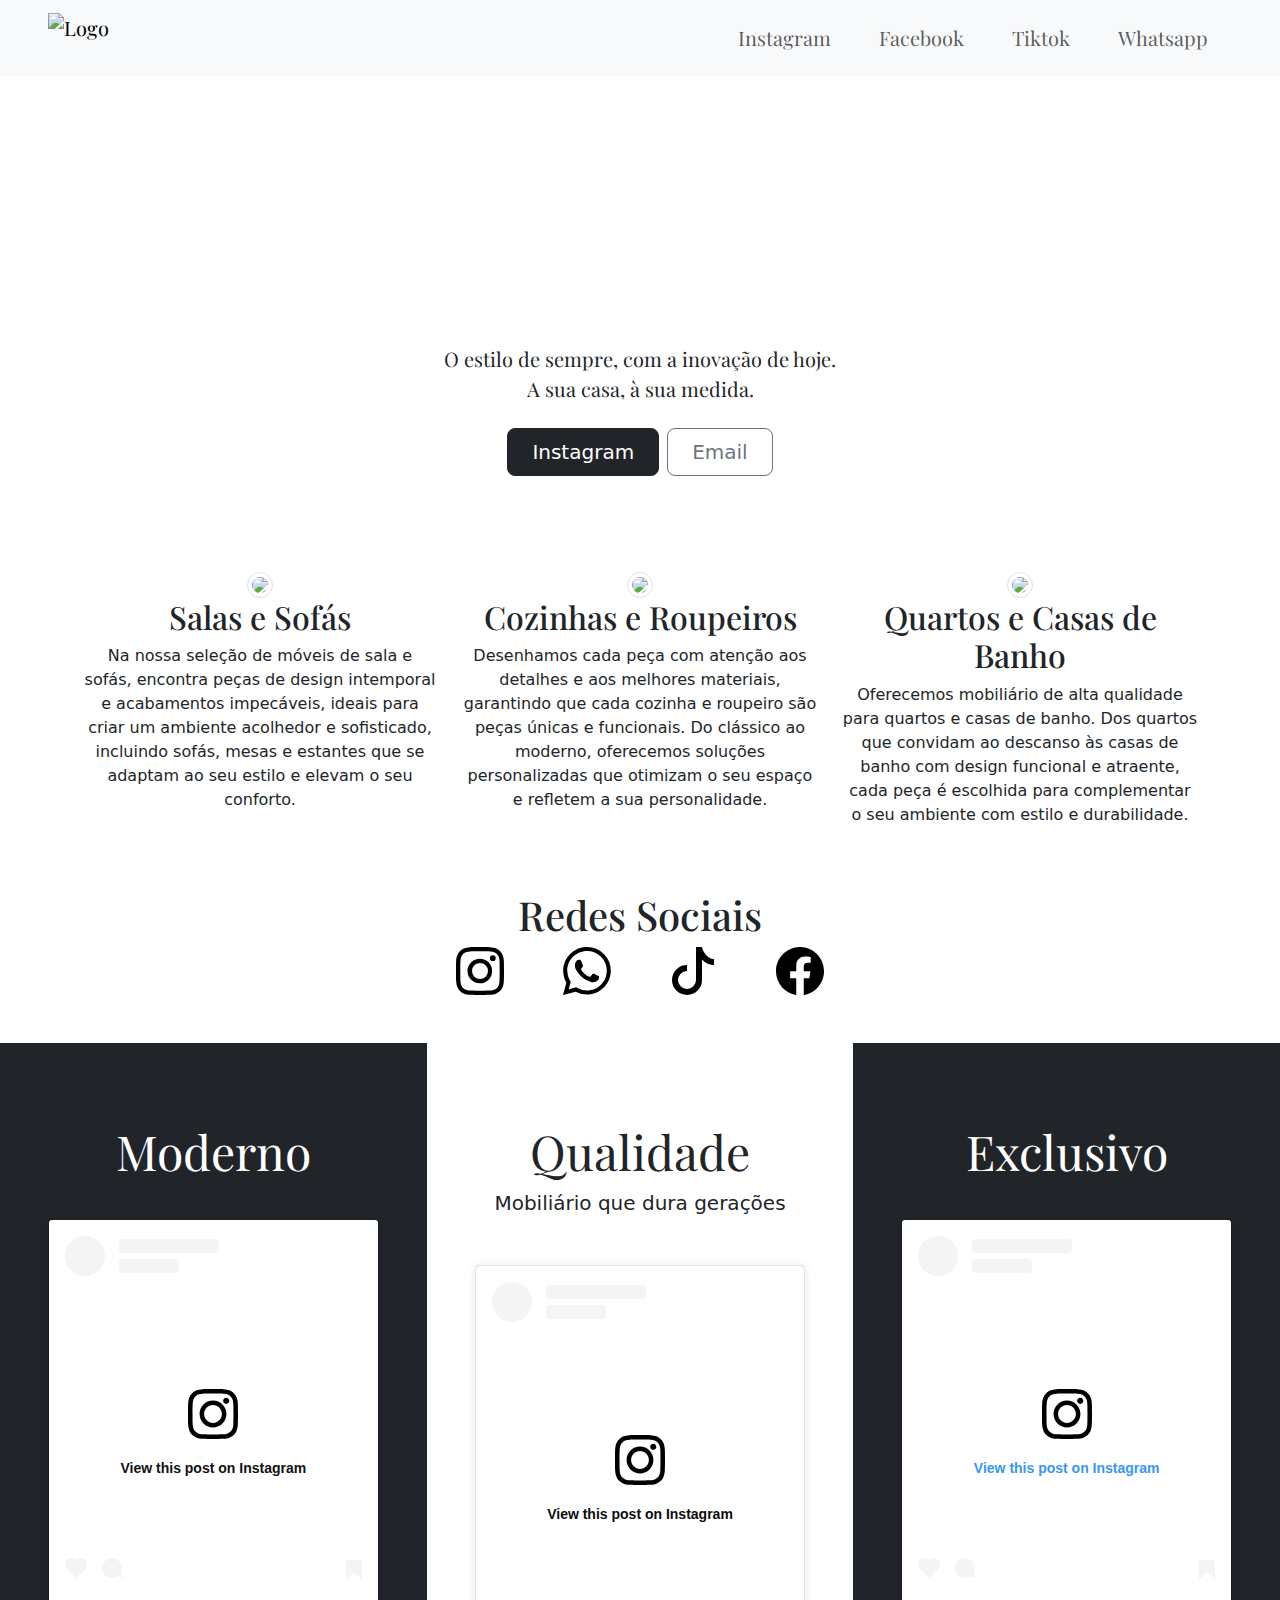
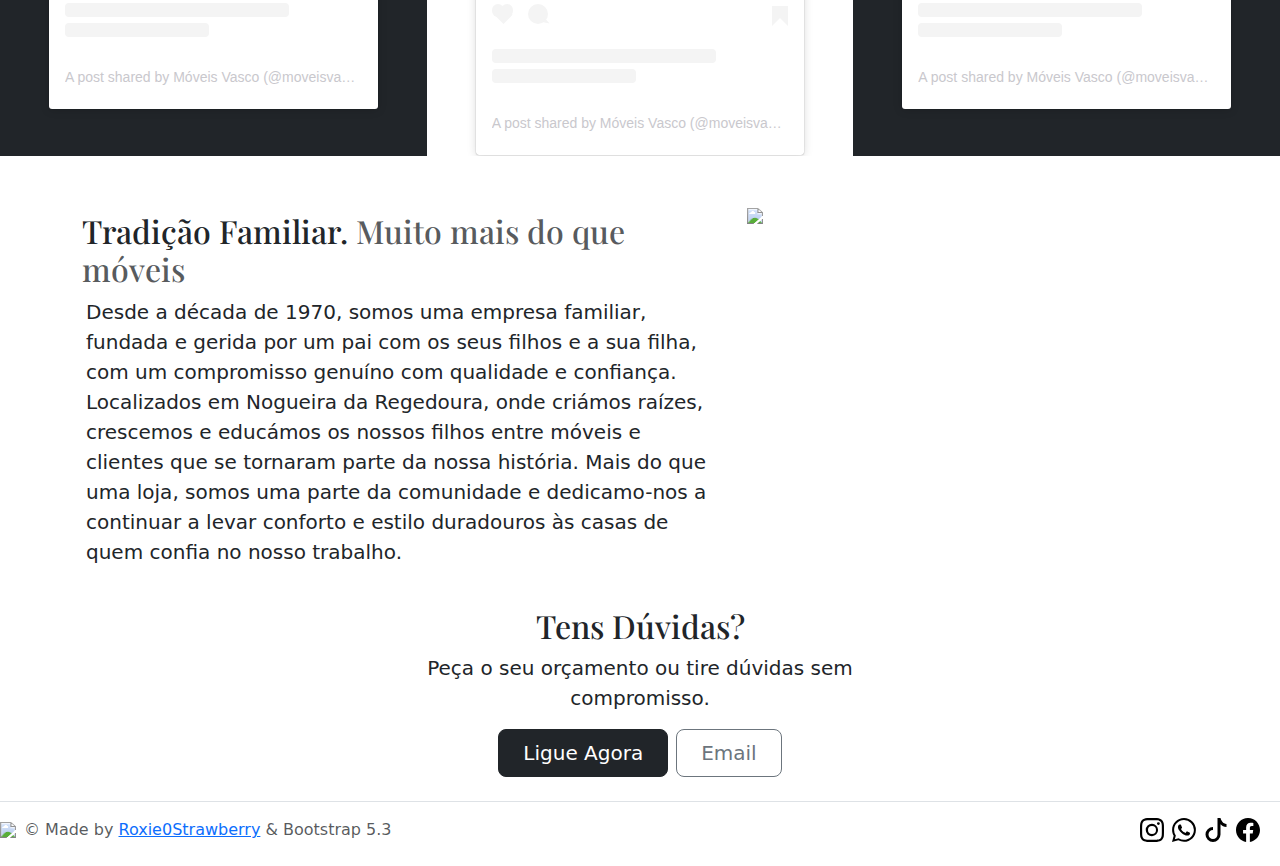
==== index.html @ 5a32c594 "Add files via upload" ====
<!DOCTYPE html>
<html>
<head>
  <meta charset="utf-8">
  <title>Moveis Vasco</title>
  <meta content="Inovação sem abrir mão da tradição" name="description">
  <meta content="width=device-width, initial-scale=1" name="viewport">
  <meta content="Webflow" name="generator">

  <link href="https://fonts.googleapis.com" rel="preconnect">
  <link href="https://fonts.gstatic.com" rel="preconnect" crossorigin="anonymous">
  <link href="styles.css" rel="stylesheet">


  <link href="Images\favicon.ico" rel="shortcut icon" type="image/x-icon">
  <link href="Images\apple-touch-icon.png" rel="apple-touch-icon">
  <!--=============== REMIXICONS ===============-->
<link href="https://cdn.jsdelivr.net/npm/remixicon@3.2.0/fonts/remixicon.css" rel="stylesheet">
<link href="https://cdn.jsdelivr.net/npm/bootstrap@5.3.3/dist/css/bootstrap.min.css" rel="stylesheet" integrity="sha384-QWTKZyjpPEjISv5WaRU9OFeRpok6YctnYmDr5pNlyT2bRjXh0JMhjY6hW+ALEwIH" crossorigin="anonymous">

<link rel="preconnect" href="https://fonts.googleapis.com">
<link rel="preconnect" href="https://fonts.gstatic.com" crossorigin>
<link href="https://fonts.googleapis.com/css2?family=Alike&family=Montserrat:ital,wght@0,100..900;1,100..900&family=Playfair+Display:ital,wght@0,400..900;1,400..900&family=Poppins:ital,wght@0,100;0,200;0,300;0,400;0,500;0,600;0,700;0,800;0,900;1,100;1,200;1,300;1,400;1,500;1,600;1,700;1,800;1,900&display=swap" rel="stylesheet">

</head>

<header class="header" style="font-family: Playfair Display" >
    <nav class="navme navbar navbar-expand-lg navbar-light bg-light fs-5">
      <a class="navbar-brand mx-5" href="#">
        <img src="Images\Page 3 new color.png" class="d-inline-block align-top logo-img" alt="Logo">
      </a>
      <button class="navbar-toggler mx-5" type="button" data-toggle="collapse" data-target="#navbarsExample05" aria-controls="navbarsExample05" aria-expanded="false" aria-label="Toggle navigation">
        <span class="navbar-toggler-icon"></span>
      </button>
    
      <div class="collapse navbar-collapse mx-5 text-left justify-content-end" id="navbarsExample05">
        <ul class="navbar-nav ml-auto">
          <li class="nav-item mx-3">
            <a class="nav-link" rel="canonical" href="https://www.instagram.com/moveisvasco/">Instagram</a>
          </li>
          <li class="nav-item mx-3">
            <a class="nav-link" rel="canonical" href="https://www.facebook.com/moveisvascosilva">Facebook</a>
          </li>
          <li class="nav-item mx-3">
            <a class="nav-link" rel="canonical" href="https://www.tiktok.com/@moveisvasco">Tiktok</a>
          </li>
          <li class="nav-item mx-3">
          <a class="nav-link" rel="canonical" href="https://wa.me/+351 914 609 283">Whatsapp</a>
          </li>
        </ul>
      </div>
    </nav>
  </header>

<body>
    <div class="px-4 py-5 text-center banner-me" >
        <img class="d-block img-banner" src="Images\raw logos new color for websiite.png" alt="" >
        <div class="col-lg-6 mx-auto">
          <p class="lead mb-4 font-weight-bold" style="font-family: Playfair Display">O estilo de sempre, com a inovação de hoje. <br> A sua casa, à sua medida.</p>
          <div class="d-grid gap-2 d-sm-flex justify-content-sm-center">
            <a class="btn btn-dark btn-lg px-4 gap-3" href="https://www.instagram.com/moveisvasco/" role="button">Instagram</a>
            <a class="btn btn-outline-secondary btn-lg px-4" href="mailto: moveis.vasco.silva@gmail.com" role="button">Email</a>
          </div>
        </div>
      </div>
  
      <div class="container marketing mx-auto my-5">

        <!-- Three columns of text below the carousel -->
        <div class="row">
          <div class="col-lg-4 mx-auto text-center">
            <img src="Images/sala.png" class="img-services img-thumbnail rounded-circle"> 
            <h2 style="font-family: Playfair Display">Salas e Sofás</h2>
            <p> Na nossa seleção de móveis de sala e sofás, encontra peças de design intemporal e acabamentos impecáveis, ideais para criar um ambiente acolhedor e sofisticado, incluindo sofás, mesas e estantes que se adaptam ao seu estilo e elevam o seu conforto.</p>
            
          </div><!-- /.col-lg-4 -->
          <div class="col-lg-4 mx-auto text-center">
            <img src="Images/cozinha.png" class="img-services img-thumbnail rounded-circle"> 
            <h2 style="font-family: Playfair Display">Cozinhas e Roupeiros </h2>
            <p> Desenhamos cada peça com atenção aos detalhes e aos melhores materiais, garantindo que cada cozinha e roupeiro são peças únicas e funcionais. Do clássico ao moderno, oferecemos soluções personalizadas que otimizam o seu espaço e refletem a sua personalidade.</p>
            
          </div><!-- /.col-lg-4 -->
          <div class="col-lg-4 mx-auto text-center">
            <img src="Images/banheiro.png" class="img-services img-thumbnail rounded-circle">
            <h2 style="font-family: Playfair Display">Quartos e Casas de Banho</h2>
            <p>Oferecemos mobiliário de alta qualidade para quartos e casas de banho. Dos quartos que convidam ao descanso às casas de banho com design funcional e atraente, cada peça é escolhida para complementar o seu ambiente com estilo e durabilidade.</p>
            
          </div><!-- /.col-lg-4 -->
          
        </div><!-- /.row -->
        </div>

 <section id="Socials" class="col-lg-4 mx-auto text-center my-5">
    <div class="title-socials">
            <h1 style="font-family: Playfair Display">Redes Sociais</h1>
    </div>
          <div class="container-fluid">
          <div class="row my-2">
            <div class="col"><a href="https://www.instagram.com/moveisvasco/"><svg xmlns="http://www.w3.org/2000/svg" width="48" height="48" fill="#000" class="bi bi-instagram" viewBox="0 0 16 16">
              <path d="M8 0C5.829 0 5.556.01 4.703.048 3.85.088 3.269.222 2.76.42a3.9 3.9 0 0 0-1.417.923A3.9 3.9 0 0 0 .42 2.76C.222 3.268.087 3.85.048 4.7.01 5.555 0 5.827 0 8.001c0 2.172.01 2.444.048 3.297.04.852.174 1.433.372 1.942.205.526.478.972.923 1.417.444.445.89.719 1.416.923.51.198 1.09.333 1.942.372C5.555 15.99 5.827 16 8 16s2.444-.01 3.298-.048c.851-.04 1.434-.174 1.943-.372a3.9 3.9 0 0 0 1.416-.923c.445-.445.718-.891.923-1.417.197-.509.332-1.09.372-1.942C15.99 10.445 16 10.173 16 8s-.01-2.445-.048-3.299c-.04-.851-.175-1.433-.372-1.941a3.9 3.9 0 0 0-.923-1.417A3.9 3.9 0 0 0 13.24.42c-.51-.198-1.092-.333-1.943-.372C10.443.01 10.172 0 7.998 0zm-.717 1.442h.718c2.136 0 2.389.007 3.232.046.78.035 1.204.166 1.486.275.373.145.64.319.92.599s.453.546.598.92c.11.281.24.705.275 1.485.039.843.047 1.096.047 3.231s-.008 2.389-.047 3.232c-.035.78-.166 1.203-.275 1.485a2.5 2.5 0 0 1-.599.919c-.28.28-.546.453-.92.598-.28.11-.704.24-1.485.276-.843.038-1.096.047-3.232.047s-2.39-.009-3.233-.047c-.78-.036-1.203-.166-1.485-.276a2.5 2.5 0 0 1-.92-.598 2.5 2.5 0 0 1-.6-.92c-.109-.281-.24-.705-.275-1.485-.038-.843-.046-1.096-.046-3.233s.008-2.388.046-3.231c.036-.78.166-1.204.276-1.486.145-.373.319-.64.599-.92s.546-.453.92-.598c.282-.11.705-.24 1.485-.276.738-.034 1.024-.044 2.515-.045zm4.988 1.328a.96.96 0 1 0 0 1.92.96.96 0 0 0 0-1.92m-4.27 1.122a4.109 4.109 0 1 0 0 8.217 4.109 4.109 0 0 0 0-8.217m0 1.441a2.667 2.667 0 1 1 0 5.334 2.667 2.667 0 0 1 0-5.334"/>
            </svg></a></div>
            <div class="col"><a href="https://wa.me/+351 914 609 283"><svg xmlns="http://www.w3.org/2000/svg" width="48" height="48" fill="#000" class="bi bi-whatsapp" viewBox="0 0 16 16">
              <path d="M13.601 2.326A7.85 7.85 0 0 0 7.994 0C3.627 0 .068 3.558.064 7.926c0 1.399.366 2.76 1.057 3.965L0 16l4.204-1.102a7.9 7.9 0 0 0 3.79.965h.004c4.368 0 7.926-3.558 7.93-7.93A7.9 7.9 0 0 0 13.6 2.326zM7.994 14.521a6.6 6.6 0 0 1-3.356-.92l-.24-.144-2.494.654.666-2.433-.156-.251a6.56 6.56 0 0 1-1.007-3.505c0-3.626 2.957-6.584 6.591-6.584a6.56 6.56 0 0 1 4.66 1.931 6.56 6.56 0 0 1 1.928 4.66c-.004 3.639-2.961 6.592-6.592 6.592m3.615-4.934c-.197-.099-1.17-.578-1.353-.646-.182-.065-.315-.099-.445.099-.133.197-.513.646-.627.775-.114.133-.232.148-.43.05-.197-.1-.836-.308-1.592-.985-.59-.525-.985-1.175-1.103-1.372-.114-.198-.011-.304.088-.403.087-.088.197-.232.296-.346.1-.114.133-.198.198-.33.065-.134.034-.248-.015-.347-.05-.099-.445-1.076-.612-1.47-.16-.389-.323-.335-.445-.34-.114-.007-.247-.007-.38-.007a.73.73 0 0 0-.529.247c-.182.198-.691.677-.691 1.654s.71 1.916.81 2.049c.098.133 1.394 2.132 3.383 2.992.47.205.84.326 1.129.418.475.152.904.129 1.246.08.38-.058 1.171-.48 1.338-.943.164-.464.164-.86.114-.943-.049-.084-.182-.133-.38-.232"/>
            </svg></a></div>
            <div class="col"><a href="https://www.tiktok.com/@moveisvasco"><svg xmlns="http://www.w3.org/2000/svg" width="48" height="48" fill="#000" class="bi bi-tiktok" viewBox="0 0 16 16">
              <path d="M9 0h1.98c.144.715.54 1.617 1.235 2.512C12.895 3.389 13.797 4 15 4v2c-1.753 0-3.07-.814-4-1.829V11a5 5 0 1 1-5-5v2a3 3 0 1 0 3 3z"/>
            </svg></a></div>
            <div class="col"><a href="https://www.facebook.com/moveisvascosilva"><svg xmlns="http://www.w3.org/2000/svg" width="48" height="48" fill="#000" class="bi bi-facebook" viewBox="0 0 16 16">
              <path d="M16 8.049c0-4.446-3.582-8.05-8-8.05C3.58 0-.002 3.603-.002 8.05c0 4.017 2.926 7.347 6.75 7.951v-5.625h-2.03V8.05H6.75V6.275c0-2.017 1.195-3.131 3.022-3.131.876 0 1.791.157 1.791.157v1.98h-1.009c-.993 0-1.303.621-1.303 1.258v1.51h2.218l-.354 2.326H9.25V16c3.824-.604 6.75-3.934 6.75-7.951"/>
            </svg></a></div>
          </div>
      </div> 
    </section>            


  <div class="d-md-flex flex-md-equal w-100 my-md-5 pl-md-3 justify-content-sm-center">
  <div class="bg-dark mr-md-3 pt-3 px-3 pt-md-5 px-md-5 text-center text-white overflow-hidden">
    <div class="my-3 py-3">
      <h2 class="display-5" style="font-family: Playfair Display">Moderno</h2>
    </div>
    <blockquote class="instagram-media" data-instgrm-permalink="https://www.instagram.com/reel/C0J_wLqPvpk/?utm_source=ig_embed&amp;utm_campaign=loading" data-instgrm-version="14" style=" background:#FFF; border:0; border-radius:3px; box-shadow:0 0 1px 0 rgba(0,0,0,0.5),0 1px 10px 0 rgba(0,0,0,0.15); margin: 1px; max-width:540px; min-width:326px; padding:0; width:99.375%; width:-webkit-calc(100% - 2px); width:calc(100% - 2px);"><div style="padding:16px;"> <a href="https://www.instagram.com/reel/C0J_wLqPvpk/?utm_source=ig_embed&amp;utm_campaign=loading" style=" background:#FFFFFF; line-height:0; padding:0 0; text-align:center; text-decoration:none; width:100%;" target="_blank"> <div style=" display: flex; flex-direction: row; align-items: center;"> <div style="background-color: #F4F4F4; border-radius: 50%; flex-grow: 0; height: 40px; margin-right: 14px; width: 40px;"></div> <div style="display: flex; flex-direction: column; flex-grow: 1; justify-content: center;"> <div style=" background-color: #F4F4F4; border-radius: 4px; flex-grow: 0; height: 14px; margin-bottom: 6px; width: 100px;"></div> <div style=" background-color: #F4F4F4; border-radius: 4px; flex-grow: 0; height: 14px; width: 60px;"></div></div></div><div style="padding: 19% 0;"></div> <div style="display:block; height:50px; margin:0 auto 12px; width:50px;"><svg width="50px" height="50px" viewBox="0 0 60 60" version="1.1" xmlns="https://www.w3.org/2000/svg" xmlns:xlink="https://www.w3.org/1999/xlink"><g stroke="none" stroke-width="1" fill="none" fill-rule="evenodd"><g transform="translate(-511.000000, -20.000000)" fill="#000000"><g><path d="M556.869,30.41 C554.814,30.41 553.148,32.076 553.148,34.131 C553.148,36.186 554.814,37.852 556.869,37.852 C558.924,37.852 560.59,36.186 560.59,34.131 C560.59,32.076 558.924,30.41 556.869,30.41 M541,60.657 C535.114,60.657 530.342,55.887 530.342,50 C530.342,44.114 535.114,39.342 541,39.342 C546.887,39.342 551.658,44.114 551.658,50 C551.658,55.887 546.887,60.657 541,60.657 M541,33.886 C532.1,33.886 524.886,41.1 524.886,50 C524.886,58.899 532.1,66.113 541,66.113 C549.9,66.113 557.115,58.899 557.115,50 C557.115,41.1 549.9,33.886 541,33.886 M565.378,62.101 C565.244,65.022 564.756,66.606 564.346,67.663 C563.803,69.06 563.154,70.057 562.106,71.106 C561.058,72.155 560.06,72.803 558.662,73.347 C557.607,73.757 556.021,74.244 553.102,74.378 C549.944,74.521 548.997,74.552 541,74.552 C533.003,74.552 532.056,74.521 528.898,74.378 C525.979,74.244 524.393,73.757 523.338,73.347 C521.94,72.803 520.942,72.155 519.894,71.106 C518.846,70.057 518.197,69.06 517.654,67.663 C517.244,66.606 516.755,65.022 516.623,62.101 C516.479,58.943 516.448,57.996 516.448,50 C516.448,42.003 516.479,41.056 516.623,37.899 C516.755,34.978 517.244,33.391 517.654,32.338 C518.197,30.938 518.846,29.942 519.894,28.894 C520.942,27.846 521.94,27.196 523.338,26.654 C524.393,26.244 525.979,25.756 528.898,25.623 C532.057,25.479 533.004,25.448 541,25.448 C548.997,25.448 549.943,25.479 553.102,25.623 C556.021,25.756 557.607,26.244 558.662,26.654 C560.06,27.196 561.058,27.846 562.106,28.894 C563.154,29.942 563.803,30.938 564.346,32.338 C564.756,33.391 565.244,34.978 565.378,37.899 C565.522,41.056 565.552,42.003 565.552,50 C565.552,57.996 565.522,58.943 565.378,62.101 M570.82,37.631 C570.674,34.438 570.167,32.258 569.425,30.349 C568.659,28.377 567.633,26.702 565.965,25.035 C564.297,23.368 562.623,22.342 560.652,21.575 C558.743,20.834 556.562,20.326 553.369,20.18 C550.169,20.033 549.148,20 541,20 C532.853,20 531.831,20.033 528.631,20.18 C525.438,20.326 523.257,20.834 521.349,21.575 C519.376,22.342 517.703,23.368 516.035,25.035 C514.368,26.702 513.342,28.377 512.574,30.349 C511.834,32.258 511.326,34.438 511.181,37.631 C511.035,40.831 511,41.851 511,50 C511,58.147 511.035,59.17 511.181,62.369 C511.326,65.562 511.834,67.743 512.574,69.651 C513.342,71.625 514.368,73.296 516.035,74.965 C517.703,76.634 519.376,77.658 521.349,78.425 C523.257,79.167 525.438,79.673 528.631,79.82 C531.831,79.965 532.853,80.001 541,80.001 C549.148,80.001 550.169,79.965 553.369,79.82 C556.562,79.673 558.743,79.167 560.652,78.425 C562.623,77.658 564.297,76.634 565.965,74.965 C567.633,73.296 568.659,71.625 569.425,69.651 C570.167,67.743 570.674,65.562 570.82,62.369 C570.966,59.17 571,58.147 571,50 C571,41.851 570.966,40.831 570.82,37.631"></path></g></g></g></svg></div><div style="padding-top: 8px;"> <div style=" color:#111111; font-family:Arial,sans-serif; font-size:14px; font-style:normal; font-weight:550; line-height:18px;">View this post on Instagram</div></div><div style="padding: 12.5% 0;"></div> <div style="display: flex; flex-direction: row; margin-bottom: 14px; align-items: center;"><div> <div style="background-color: #F4F4F4; border-radius: 50%; height: 12.5px; width: 12.5px; transform: translateX(0px) translateY(7px);"></div> <div style="background-color: #F4F4F4; height: 12.5px; transform: rotate(-45deg) translateX(3px) translateY(1px); width: 12.5px; flex-grow: 0; margin-right: 14px; margin-left: 2px;"></div> <div style="background-color: #F4F4F4; border-radius: 50%; height: 12.5px; width: 12.5px; transform: translateX(9px) translateY(-18px);"></div></div><div style="margin-left: 8px;"> <div style=" background-color: #F4F4F4; border-radius: 50%; flex-grow: 0; height: 20px; width: 20px;"></div> <div style=" width: 0; height: 0; border-top: 2px solid transparent; border-left: 6px solid #f4f4f4; border-bottom: 2px solid transparent; transform: translateX(16px) translateY(-4px) rotate(30deg)"></div></div><div style="margin-left: auto;"> <div style=" width: 0px; border-top: 8px solid #F4F4F4; border-right: 8px solid transparent; transform: translateY(16px);"></div> <div style=" background-color: #F4F4F4; flex-grow: 0; height: 12px; width: 16px; transform: translateY(-4px);"></div> <div style=" width: 0; height: 0; border-top: 8px solid #F4F4F4; border-left: 8px solid transparent; transform: translateY(-4px) translateX(8px);"></div></div></div> <div style="display: flex; flex-direction: column; flex-grow: 1; justify-content: center; margin-bottom: 24px;"> <div style=" background-color: #F4F4F4; border-radius: 4px; flex-grow: 0; height: 14px; margin-bottom: 6px; width: 224px;"></div> <div style=" background-color: #F4F4F4; border-radius: 4px; flex-grow: 0; height: 14px; width: 144px;"></div></div></a><p style=" color:#c9c8cd; font-family:Arial,sans-serif; font-size:14px; line-height:17px; margin-bottom:0; margin-top:8px; overflow:hidden; padding:8px 0 7px; text-align:center; text-overflow:ellipsis; white-space:nowrap;"><a href="https://www.instagram.com/reel/C0J_wLqPvpk/?utm_source=ig_embed&amp;utm_campaign=loading" style=" color:#c9c8cd; font-family:Arial,sans-serif; font-size:14px; font-style:normal; font-weight:normal; line-height:17px; text-decoration:none;" target="_blank">A post shared by Móveis Vasco (@moveisvasco)</a></p></div></blockquote>
<script async src="//www.instagram.com/embed.js"></script>
  </div>
  <div class=" mr-md-3 pt-3 px-3 pt-md-5 px-md-5 text-center overflow-hidden">
    <div class="my-3 p-3">
      <h2 class="display-5" style="font-family: Playfair Display">Qualidade</h2>
      <p class="lead">Mobiliário que dura gerações</p>
    </div>
    <blockquote class="instagram-media" data-instgrm-permalink="https://www.instagram.com/p/C0PVHV0sWoq/?utm_source=ig_embed&amp;utm_campaign=loading" data-instgrm-version="14" style=" background:#FFF; border:0; border-radius:3px; box-shadow:0 0 1px 0 rgba(0,0,0,0.5),0 1px 10px 0 rgba(0,0,0,0.15); margin: 1px; max-width:540px; min-width:326px; padding:0; width:99.375%; width:-webkit-calc(100% - 2px); width:calc(100% - 2px);"><div style="padding:16px;"> <a href="https://www.instagram.com/p/C0PVHV0sWoq/?utm_source=ig_embed&amp;utm_campaign=loading" style=" background:#FFFFFF; line-height:0; padding:0 0; text-align:center; text-decoration:none; width:100%;" target="_blank"> <div style=" display: flex; flex-direction: row; align-items: center;"> <div style="background-color: #F4F4F4; border-radius: 50%; flex-grow: 0; height: 40px; margin-right: 14px; width: 40px;"></div> <div style="display: flex; flex-direction: column; flex-grow: 1; justify-content: center;"> <div style=" background-color: #F4F4F4; border-radius: 4px; flex-grow: 0; height: 14px; margin-bottom: 6px; width: 100px;"></div> <div style=" background-color: #F4F4F4; border-radius: 4px; flex-grow: 0; height: 14px; width: 60px;"></div></div></div><div style="padding: 19% 0;"></div> <div style="display:block; height:50px; margin:0 auto 12px; width:50px;"><svg width="50px" height="50px" viewBox="0 0 60 60" version="1.1" xmlns="https://www.w3.org/2000/svg" xmlns:xlink="https://www.w3.org/1999/xlink"><g stroke="none" stroke-width="1" fill="none" fill-rule="evenodd"><g transform="translate(-511.000000, -20.000000)" fill="#000000"><g><path d="M556.869,30.41 C554.814,30.41 553.148,32.076 553.148,34.131 C553.148,36.186 554.814,37.852 556.869,37.852 C558.924,37.852 560.59,36.186 560.59,34.131 C560.59,32.076 558.924,30.41 556.869,30.41 M541,60.657 C535.114,60.657 530.342,55.887 530.342,50 C530.342,44.114 535.114,39.342 541,39.342 C546.887,39.342 551.658,44.114 551.658,50 C551.658,55.887 546.887,60.657 541,60.657 M541,33.886 C532.1,33.886 524.886,41.1 524.886,50 C524.886,58.899 532.1,66.113 541,66.113 C549.9,66.113 557.115,58.899 557.115,50 C557.115,41.1 549.9,33.886 541,33.886 M565.378,62.101 C565.244,65.022 564.756,66.606 564.346,67.663 C563.803,69.06 563.154,70.057 562.106,71.106 C561.058,72.155 560.06,72.803 558.662,73.347 C557.607,73.757 556.021,74.244 553.102,74.378 C549.944,74.521 548.997,74.552 541,74.552 C533.003,74.552 532.056,74.521 528.898,74.378 C525.979,74.244 524.393,73.757 523.338,73.347 C521.94,72.803 520.942,72.155 519.894,71.106 C518.846,70.057 518.197,69.06 517.654,67.663 C517.244,66.606 516.755,65.022 516.623,62.101 C516.479,58.943 516.448,57.996 516.448,50 C516.448,42.003 516.479,41.056 516.623,37.899 C516.755,34.978 517.244,33.391 517.654,32.338 C518.197,30.938 518.846,29.942 519.894,28.894 C520.942,27.846 521.94,27.196 523.338,26.654 C524.393,26.244 525.979,25.756 528.898,25.623 C532.057,25.479 533.004,25.448 541,25.448 C548.997,25.448 549.943,25.479 553.102,25.623 C556.021,25.756 557.607,26.244 558.662,26.654 C560.06,27.196 561.058,27.846 562.106,28.894 C563.154,29.942 563.803,30.938 564.346,32.338 C564.756,33.391 565.244,34.978 565.378,37.899 C565.522,41.056 565.552,42.003 565.552,50 C565.552,57.996 565.522,58.943 565.378,62.101 M570.82,37.631 C570.674,34.438 570.167,32.258 569.425,30.349 C568.659,28.377 567.633,26.702 565.965,25.035 C564.297,23.368 562.623,22.342 560.652,21.575 C558.743,20.834 556.562,20.326 553.369,20.18 C550.169,20.033 549.148,20 541,20 C532.853,20 531.831,20.033 528.631,20.18 C525.438,20.326 523.257,20.834 521.349,21.575 C519.376,22.342 517.703,23.368 516.035,25.035 C514.368,26.702 513.342,28.377 512.574,30.349 C511.834,32.258 511.326,34.438 511.181,37.631 C511.035,40.831 511,41.851 511,50 C511,58.147 511.035,59.17 511.181,62.369 C511.326,65.562 511.834,67.743 512.574,69.651 C513.342,71.625 514.368,73.296 516.035,74.965 C517.703,76.634 519.376,77.658 521.349,78.425 C523.257,79.167 525.438,79.673 528.631,79.82 C531.831,79.965 532.853,80.001 541,80.001 C549.148,80.001 550.169,79.965 553.369,79.82 C556.562,79.673 558.743,79.167 560.652,78.425 C562.623,77.658 564.297,76.634 565.965,74.965 C567.633,73.296 568.659,71.625 569.425,69.651 C570.167,67.743 570.674,65.562 570.82,62.369 C570.966,59.17 571,58.147 571,50 C571,41.851 570.966,40.831 570.82,37.631"></path></g></g></g></svg></div><div style="padding-top: 8px;"> <div style=" color:#0c0c0c; font-family:Arial,sans-serif; font-size:14px; font-style:normal; font-weight:550; line-height:18px;">View this post on Instagram</div></div><div style="padding: 12.5% 0;"></div> <div style="display: flex; flex-direction: row; margin-bottom: 14px; align-items: center;"><div> <div style="background-color: #F4F4F4; border-radius: 50%; height: 12.5px; width: 12.5px; transform: translateX(0px) translateY(7px);"></div> <div style="background-color: #F4F4F4; height: 12.5px; transform: rotate(-45deg) translateX(3px) translateY(1px); width: 12.5px; flex-grow: 0; margin-right: 14px; margin-left: 2px;"></div> <div style="background-color: #F4F4F4; border-radius: 50%; height: 12.5px; width: 12.5px; transform: translateX(9px) translateY(-18px);"></div></div><div style="margin-left: 8px;"> <div style=" background-color: #F4F4F4; border-radius: 50%; flex-grow: 0; height: 20px; width: 20px;"></div> <div style=" width: 0; height: 0; border-top: 2px solid transparent; border-left: 6px solid #f4f4f4; border-bottom: 2px solid transparent; transform: translateX(16px) translateY(-4px) rotate(30deg)"></div></div><div style="margin-left: auto;"> <div style=" width: 0px; border-top: 8px solid #F4F4F4; border-right: 8px solid transparent; transform: translateY(16px);"></div> <div style=" background-color: #F4F4F4; flex-grow: 0; height: 12px; width: 16px; transform: translateY(-4px);"></div> <div style=" width: 0; height: 0; border-top: 8px solid #F4F4F4; border-left: 8px solid transparent; transform: translateY(-4px) translateX(8px);"></div></div></div> <div style="display: flex; flex-direction: column; flex-grow: 1; justify-content: center; margin-bottom: 24px;"> <div style=" background-color: #F4F4F4; border-radius: 4px; flex-grow: 0; height: 14px; margin-bottom: 6px; width: 224px;"></div> <div style=" background-color: #F4F4F4; border-radius: 4px; flex-grow: 0; height: 14px; width: 144px;"></div></div></a><p style=" color:#c9c8cd; font-family:Arial,sans-serif; font-size:14px; line-height:17px; margin-bottom:0; margin-top:8px; overflow:hidden; padding:8px 0 7px; text-align:center; text-overflow:ellipsis; white-space:nowrap;"><a href="https://www.instagram.com/p/C0PVHV0sWoq/?utm_source=ig_embed&amp;utm_campaign=loading" style=" color:#c9c8cd; font-family:Arial,sans-serif; font-size:14px; font-style:normal; font-weight:normal; line-height:17px; text-decoration:none;" target="_blank">A post shared by Móveis Vasco (@moveisvasco)</a></p></div></blockquote>
<script async src="//www.instagram.com/embed.js"></script>
  </div>
  <div class="bg-dark mr-md-3 pt-3 px-3 pt-md-5 px-md-5 text-center text-white overflow-hidden">
    <div class="my-3 py-3">
      <h2 class="display-5" style="font-family: Playfair Display">Exclusivo</h2>
    </div>
    <blockquote class="instagram-media" data-instgrm-permalink="https://www.instagram.com/reel/C9wjsGcBzn1/?utm_source=ig_embed&amp;utm_campaign=loading" data-instgrm-version="14" style=" background:#FFF; border:0; border-radius:3px; box-shadow:0 0 1px 0 rgba(0,0,0,0.5),0 1px 10px 0 rgba(0,0,0,0.15); margin: 1px; max-width:540px; min-width:326px; padding:0; width:99.375%; width:-webkit-calc(100% - 2px); width:calc(100% - 2px);"><div style="padding:16px;"> <a href="https://www.instagram.com/reel/C9wjsGcBzn1/?utm_source=ig_embed&amp;utm_campaign=loading" style=" background:#FFFFFF; line-height:0; padding:0 0; text-align:center; text-decoration:none; width:100%;" target="_blank"> <div style=" display: flex; flex-direction: row; align-items: center;"> <div style="background-color: #F4F4F4; border-radius: 50%; flex-grow: 0; height: 40px; margin-right: 14px; width: 40px;"></div> <div style="display: flex; flex-direction: column; flex-grow: 1; justify-content: center;"> <div style=" background-color: #F4F4F4; border-radius: 4px; flex-grow: 0; height: 14px; margin-bottom: 6px; width: 100px;"></div> <div style=" background-color: #F4F4F4; border-radius: 4px; flex-grow: 0; height: 14px; width: 60px;"></div></div></div><div style="padding: 19% 0;"></div> <div style="display:block; height:50px; margin:0 auto 12px; width:50px;"><svg width="50px" height="50px" viewBox="0 0 60 60" version="1.1" xmlns="https://www.w3.org/2000/svg" xmlns:xlink="https://www.w3.org/1999/xlink"><g stroke="none" stroke-width="1" fill="none" fill-rule="evenodd"><g transform="translate(-511.000000, -20.000000)" fill="#000000"><g><path d="M556.869,30.41 C554.814,30.41 553.148,32.076 553.148,34.131 C553.148,36.186 554.814,37.852 556.869,37.852 C558.924,37.852 560.59,36.186 560.59,34.131 C560.59,32.076 558.924,30.41 556.869,30.41 M541,60.657 C535.114,60.657 530.342,55.887 530.342,50 C530.342,44.114 535.114,39.342 541,39.342 C546.887,39.342 551.658,44.114 551.658,50 C551.658,55.887 546.887,60.657 541,60.657 M541,33.886 C532.1,33.886 524.886,41.1 524.886,50 C524.886,58.899 532.1,66.113 541,66.113 C549.9,66.113 557.115,58.899 557.115,50 C557.115,41.1 549.9,33.886 541,33.886 M565.378,62.101 C565.244,65.022 564.756,66.606 564.346,67.663 C563.803,69.06 563.154,70.057 562.106,71.106 C561.058,72.155 560.06,72.803 558.662,73.347 C557.607,73.757 556.021,74.244 553.102,74.378 C549.944,74.521 548.997,74.552 541,74.552 C533.003,74.552 532.056,74.521 528.898,74.378 C525.979,74.244 524.393,73.757 523.338,73.347 C521.94,72.803 520.942,72.155 519.894,71.106 C518.846,70.057 518.197,69.06 517.654,67.663 C517.244,66.606 516.755,65.022 516.623,62.101 C516.479,58.943 516.448,57.996 516.448,50 C516.448,42.003 516.479,41.056 516.623,37.899 C516.755,34.978 517.244,33.391 517.654,32.338 C518.197,30.938 518.846,29.942 519.894,28.894 C520.942,27.846 521.94,27.196 523.338,26.654 C524.393,26.244 525.979,25.756 528.898,25.623 C532.057,25.479 533.004,25.448 541,25.448 C548.997,25.448 549.943,25.479 553.102,25.623 C556.021,25.756 557.607,26.244 558.662,26.654 C560.06,27.196 561.058,27.846 562.106,28.894 C563.154,29.942 563.803,30.938 564.346,32.338 C564.756,33.391 565.244,34.978 565.378,37.899 C565.522,41.056 565.552,42.003 565.552,50 C565.552,57.996 565.522,58.943 565.378,62.101 M570.82,37.631 C570.674,34.438 570.167,32.258 569.425,30.349 C568.659,28.377 567.633,26.702 565.965,25.035 C564.297,23.368 562.623,22.342 560.652,21.575 C558.743,20.834 556.562,20.326 553.369,20.18 C550.169,20.033 549.148,20 541,20 C532.853,20 531.831,20.033 528.631,20.18 C525.438,20.326 523.257,20.834 521.349,21.575 C519.376,22.342 517.703,23.368 516.035,25.035 C514.368,26.702 513.342,28.377 512.574,30.349 C511.834,32.258 511.326,34.438 511.181,37.631 C511.035,40.831 511,41.851 511,50 C511,58.147 511.035,59.17 511.181,62.369 C511.326,65.562 511.834,67.743 512.574,69.651 C513.342,71.625 514.368,73.296 516.035,74.965 C517.703,76.634 519.376,77.658 521.349,78.425 C523.257,79.167 525.438,79.673 528.631,79.82 C531.831,79.965 532.853,80.001 541,80.001 C549.148,80.001 550.169,79.965 553.369,79.82 C556.562,79.673 558.743,79.167 560.652,78.425 C562.623,77.658 564.297,76.634 565.965,74.965 C567.633,73.296 568.659,71.625 569.425,69.651 C570.167,67.743 570.674,65.562 570.82,62.369 C570.966,59.17 571,58.147 571,50 C571,41.851 570.966,40.831 570.82,37.631"></path></g></g></g></svg></div><div style="padding-top: 8px;"> <div style=" color:#3897f0; font-family:Arial,sans-serif; font-size:14px; font-style:normal; font-weight:550; line-height:18px;">View this post on Instagram</div></div><div style="padding: 12.5% 0;"></div> <div style="display: flex; flex-direction: row; margin-bottom: 14px; align-items: center;"><div> <div style="background-color: #F4F4F4; border-radius: 50%; height: 12.5px; width: 12.5px; transform: translateX(0px) translateY(7px);"></div> <div style="background-color: #F4F4F4; height: 12.5px; transform: rotate(-45deg) translateX(3px) translateY(1px); width: 12.5px; flex-grow: 0; margin-right: 14px; margin-left: 2px;"></div> <div style="background-color: #F4F4F4; border-radius: 50%; height: 12.5px; width: 12.5px; transform: translateX(9px) translateY(-18px);"></div></div><div style="margin-left: 8px;"> <div style=" background-color: #F4F4F4; border-radius: 50%; flex-grow: 0; height: 20px; width: 20px;"></div> <div style=" width: 0; height: 0; border-top: 2px solid transparent; border-left: 6px solid #f4f4f4; border-bottom: 2px solid transparent; transform: translateX(16px) translateY(-4px) rotate(30deg)"></div></div><div style="margin-left: auto;"> <div style=" width: 0px; border-top: 8px solid #F4F4F4; border-right: 8px solid transparent; transform: translateY(16px);"></div> <div style=" background-color: #F4F4F4; flex-grow: 0; height: 12px; width: 16px; transform: translateY(-4px);"></div> <div style=" width: 0; height: 0; border-top: 8px solid #F4F4F4; border-left: 8px solid transparent; transform: translateY(-4px) translateX(8px);"></div></div></div> <div style="display: flex; flex-direction: column; flex-grow: 1; justify-content: center; margin-bottom: 24px;"> <div style=" background-color: #F4F4F4; border-radius: 4px; flex-grow: 0; height: 14px; margin-bottom: 6px; width: 224px;"></div> <div style=" background-color: #F4F4F4; border-radius: 4px; flex-grow: 0; height: 14px; width: 144px;"></div></div></a><p style=" color:#c9c8cd; font-family:Arial,sans-serif; font-size:14px; line-height:17px; margin-bottom:0; margin-top:8px; overflow:hidden; padding:8px 0 7px; text-align:center; text-overflow:ellipsis; white-space:nowrap;"><a href="https://www.instagram.com/reel/C9wjsGcBzn1/?utm_source=ig_embed&amp;utm_campaign=loading" style=" color:#c9c8cd; font-family:Arial,sans-serif; font-size:14px; font-style:normal; font-weight:normal; line-height:17px; text-decoration:none;" target="_blank">A post shared by Móveis Vasco (@moveisvasco)</a></p></div></blockquote>
<script async src="//www.instagram.com/embed.js"></script>
  </div>
</div>

<div class="container-sm my-4">
  <div class="row featurette">
  <div class="col-md-7 my-auto ">
    <h2 class="featurette-heading text-start my-2" style="font-family: Playfair Display">Tradição Familiar. <span class="text-muted ">Muito mais do que móveis</span></h2>
    <p class="lead mx-1">Desde a década de 1970, somos uma empresa familiar, fundada e gerida por um pai com os seus filhos e a sua filha, com um compromisso genuíno com qualidade e confiança. Localizados em Nogueira da Regedoura, onde criámos raízes, crescemos e educámos os nossos filhos entre móveis e clientes que se tornaram parte da nossa história. Mais do que uma loja, somos uma parte da comunidade e dedicamo-nos a continuar a levar conforto e estilo duradouros às casas de quem confia no nosso trabalho.</p>
  </div>
  <div class="col-md-5">
    <img src="Images/familia Vasco.png" class="img-fluid">
  </div>
  </div>
</div>
 
<div class="container-sm my-4">
  <div class="col-lg-6 mx-auto my-4 text-center">
    <h2 class="mb-2 font-weight-bold" style="font-family: Playfair Display">Tens Dúvidas?</h2>
    <p class="lead">Peça o seu orçamento ou tire dúvidas sem compromisso.</p>
      <div class="d-grid gap-2 d-sm-flex justify-content-sm-center my-3">
       <a class="btn btn-dark btn-lg px-4 gap-3" href="tel: +351 914 609 283" role="button">Ligue Agora</a>
       <a class="btn btn-outline-secondary btn-lg px-4" href="mailto: moveis.vasco.silva@gmail.com" role="button">Email</a>
      </div>
   </div>
</div>       
    
</body>

<footer class="d-flex flex-wrap justify-content-between align-items-center py-3 my-2 border-top">
    <div class="col-md-4 d-flex align-items-center">
      <a href="/" class="mb-3 me-2 mb-md-0 text-body-secondary text-decoration-none lh-1">
        <img src="Images\favicon.ico">
      </a>
      <span class=" text-body-secondary madeby">© Made by <a href="https://roxie0strawberry.com">Roxie0Strawberry</a> & Bootstrap 5.3</span>
    </div>

    <ul class="nav list-unstyled d-flex footer-links mx-3">
      <li class="mx-1"><a href="https://www.instagram.com/moveisvasco/"><svg xmlns="http://www.w3.org/2000/svg" width="24" height="24" fill="#000" class="bi bi-instagram" viewBox="0 0 16 16">
        <path d="M8 0C5.829 0 5.556.01 4.703.048 3.85.088 3.269.222 2.76.42a3.9 3.9 0 0 0-1.417.923A3.9 3.9 0 0 0 .42 2.76C.222 3.268.087 3.85.048 4.7.01 5.555 0 5.827 0 8.001c0 2.172.01 2.444.048 3.297.04.852.174 1.433.372 1.942.205.526.478.972.923 1.417.444.445.89.719 1.416.923.51.198 1.09.333 1.942.372C5.555 15.99 5.827 16 8 16s2.444-.01 3.298-.048c.851-.04 1.434-.174 1.943-.372a3.9 3.9 0 0 0 1.416-.923c.445-.445.718-.891.923-1.417.197-.509.332-1.09.372-1.942C15.99 10.445 16 10.173 16 8s-.01-2.445-.048-3.299c-.04-.851-.175-1.433-.372-1.941a3.9 3.9 0 0 0-.923-1.417A3.9 3.9 0 0 0 13.24.42c-.51-.198-1.092-.333-1.943-.372C10.443.01 10.172 0 7.998 0zm-.717 1.442h.718c2.136 0 2.389.007 3.232.046.78.035 1.204.166 1.486.275.373.145.64.319.92.599s.453.546.598.92c.11.281.24.705.275 1.485.039.843.047 1.096.047 3.231s-.008 2.389-.047 3.232c-.035.78-.166 1.203-.275 1.485a2.5 2.5 0 0 1-.599.919c-.28.28-.546.453-.92.598-.28.11-.704.24-1.485.276-.843.038-1.096.047-3.232.047s-2.39-.009-3.233-.047c-.78-.036-1.203-.166-1.485-.276a2.5 2.5 0 0 1-.92-.598 2.5 2.5 0 0 1-.6-.92c-.109-.281-.24-.705-.275-1.485-.038-.843-.046-1.096-.046-3.233s.008-2.388.046-3.231c.036-.78.166-1.204.276-1.486.145-.373.319-.64.599-.92s.546-.453.92-.598c.282-.11.705-.24 1.485-.276.738-.034 1.024-.044 2.515-.045zm4.988 1.328a.96.96 0 1 0 0 1.92.96.96 0 0 0 0-1.92m-4.27 1.122a4.109 4.109 0 1 0 0 8.217 4.109 4.109 0 0 0 0-8.217m0 1.441a2.667 2.667 0 1 1 0 5.334 2.667 2.667 0 0 1 0-5.334"/>
      </svg></a></li>
      
      <li class="mx-1"><a href="https://wa.me/+351 914 609 283"><svg xmlns="http://www.w3.org/2000/svg" width="24" height="24" fill="#000" class="bi bi-whatsapp" viewBox="0 0 16 16">
        <path d="M13.601 2.326A7.85 7.85 0 0 0 7.994 0C3.627 0 .068 3.558.064 7.926c0 1.399.366 2.76 1.057 3.965L0 16l4.204-1.102a7.9 7.9 0 0 0 3.79.965h.004c4.368 0 7.926-3.558 7.93-7.93A7.9 7.9 0 0 0 13.6 2.326zM7.994 14.521a6.6 6.6 0 0 1-3.356-.92l-.24-.144-2.494.654.666-2.433-.156-.251a6.56 6.56 0 0 1-1.007-3.505c0-3.626 2.957-6.584 6.591-6.584a6.56 6.56 0 0 1 4.66 1.931 6.56 6.56 0 0 1 1.928 4.66c-.004 3.639-2.961 6.592-6.592 6.592m3.615-4.934c-.197-.099-1.17-.578-1.353-.646-.182-.065-.315-.099-.445.099-.133.197-.513.646-.627.775-.114.133-.232.148-.43.05-.197-.1-.836-.308-1.592-.985-.59-.525-.985-1.175-1.103-1.372-.114-.198-.011-.304.088-.403.087-.088.197-.232.296-.346.1-.114.133-.198.198-.33.065-.134.034-.248-.015-.347-.05-.099-.445-1.076-.612-1.47-.16-.389-.323-.335-.445-.34-.114-.007-.247-.007-.38-.007a.73.73 0 0 0-.529.247c-.182.198-.691.677-.691 1.654s.71 1.916.81 2.049c.098.133 1.394 2.132 3.383 2.992.47.205.84.326 1.129.418.475.152.904.129 1.246.08.38-.058 1.171-.48 1.338-.943.164-.464.164-.86.114-.943-.049-.084-.182-.133-.38-.232"/>
      </svg></a></li>
      
      <li class="mx-1"><a href="https://www.tiktok.com/@moveisvasco"><svg xmlns="http://www.w3.org/2000/svg" width="24" height="24" fill="#000" class="bi bi-tiktok" viewBox="0 0 16 16">
        <path d="M9 0h1.98c.144.715.54 1.617 1.235 2.512C12.895 3.389 13.797 4 15 4v2c-1.753 0-3.07-.814-4-1.829V11a5 5 0 1 1-5-5v2a3 3 0 1 0 3 3z"/>
      </svg></a></li>

      <li class="mx-1"><a href="https://www.facebook.com/moveisvascosilva"><svg xmlns="http://www.w3.org/2000/svg" width="24" height="24" fill="#000" class="bi bi-facebook" viewBox="0 0 16 16">
        <path d="M16 8.049c0-4.446-3.582-8.05-8-8.05C3.58 0-.002 3.603-.002 8.05c0 4.017 2.926 7.347 6.75 7.951v-5.625h-2.03V8.05H6.75V6.275c0-2.017 1.195-3.131 3.022-3.131.876 0 1.791.157 1.791.157v1.98h-1.009c-.993 0-1.303.621-1.303 1.258v1.51h2.218l-.354 2.326H9.25V16c3.824-.604 6.75-3.934 6.75-7.951"/>
      </svg></a></li>
    </ul>
  </footer>

<script src="https://cdn.jsdelivr.net/npm/bootstrap@5.3.3/dist/js/bootstrap.bundle.min.js" integrity="sha384-YvpcrYf0tY3lHB60NNkmXc5s9fDVZLESaAA55NDzOxhy9GkcIdslK1eN7N6jIeHz" crossorigin="anonymous"></script>



</html>
---- styles.css ----
.logo-img{
    max-width: 240px;
    min-height: 50px;
}
@media screen and (max-width: 680px) {
    .logo-img{
        max-width: 160px;
    }
    
}

@media screen and (max-width: 380px) {
    .logo-img{
        max-width: 120px;
    }
    
}

.banner-me{
background-image: url("Images/Untitled design (4).png")!important;
background-size: cover; /* Resize the background image to cover the entire container */
}

.img-banner{
    max-width: 440px;
    min-height: 220px;
    margin: 0 auto;
}
@media screen and (max-width: 680px) {
    .img-banner{
        max-width: 240px;
    }
    
}
.img-services{
    max-height: 200px;
}
.fb-page{
    margin: 0 auto;
}

@media screen and (max-width:380px){
    .madeby{
        font-size: smaller;
    }
    .footer-links{
        margin: 0 auto !important;
    }
}
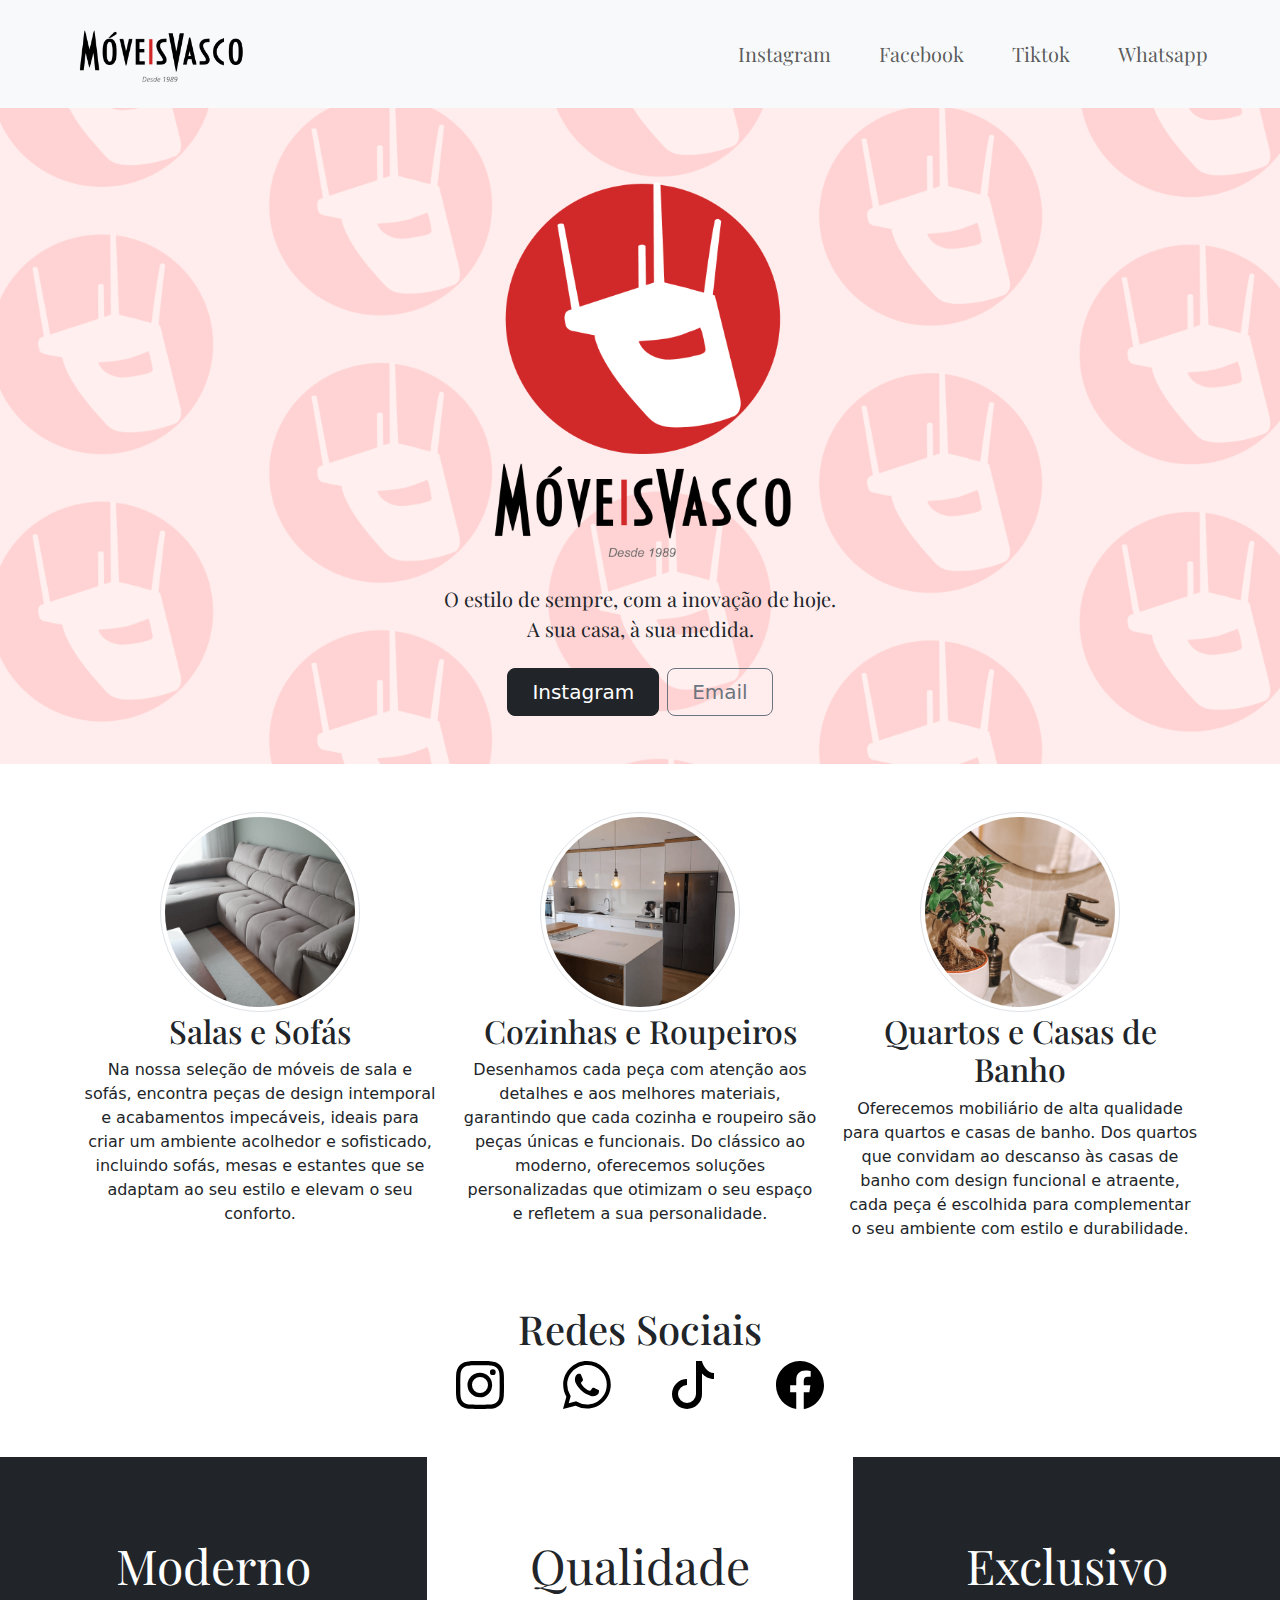
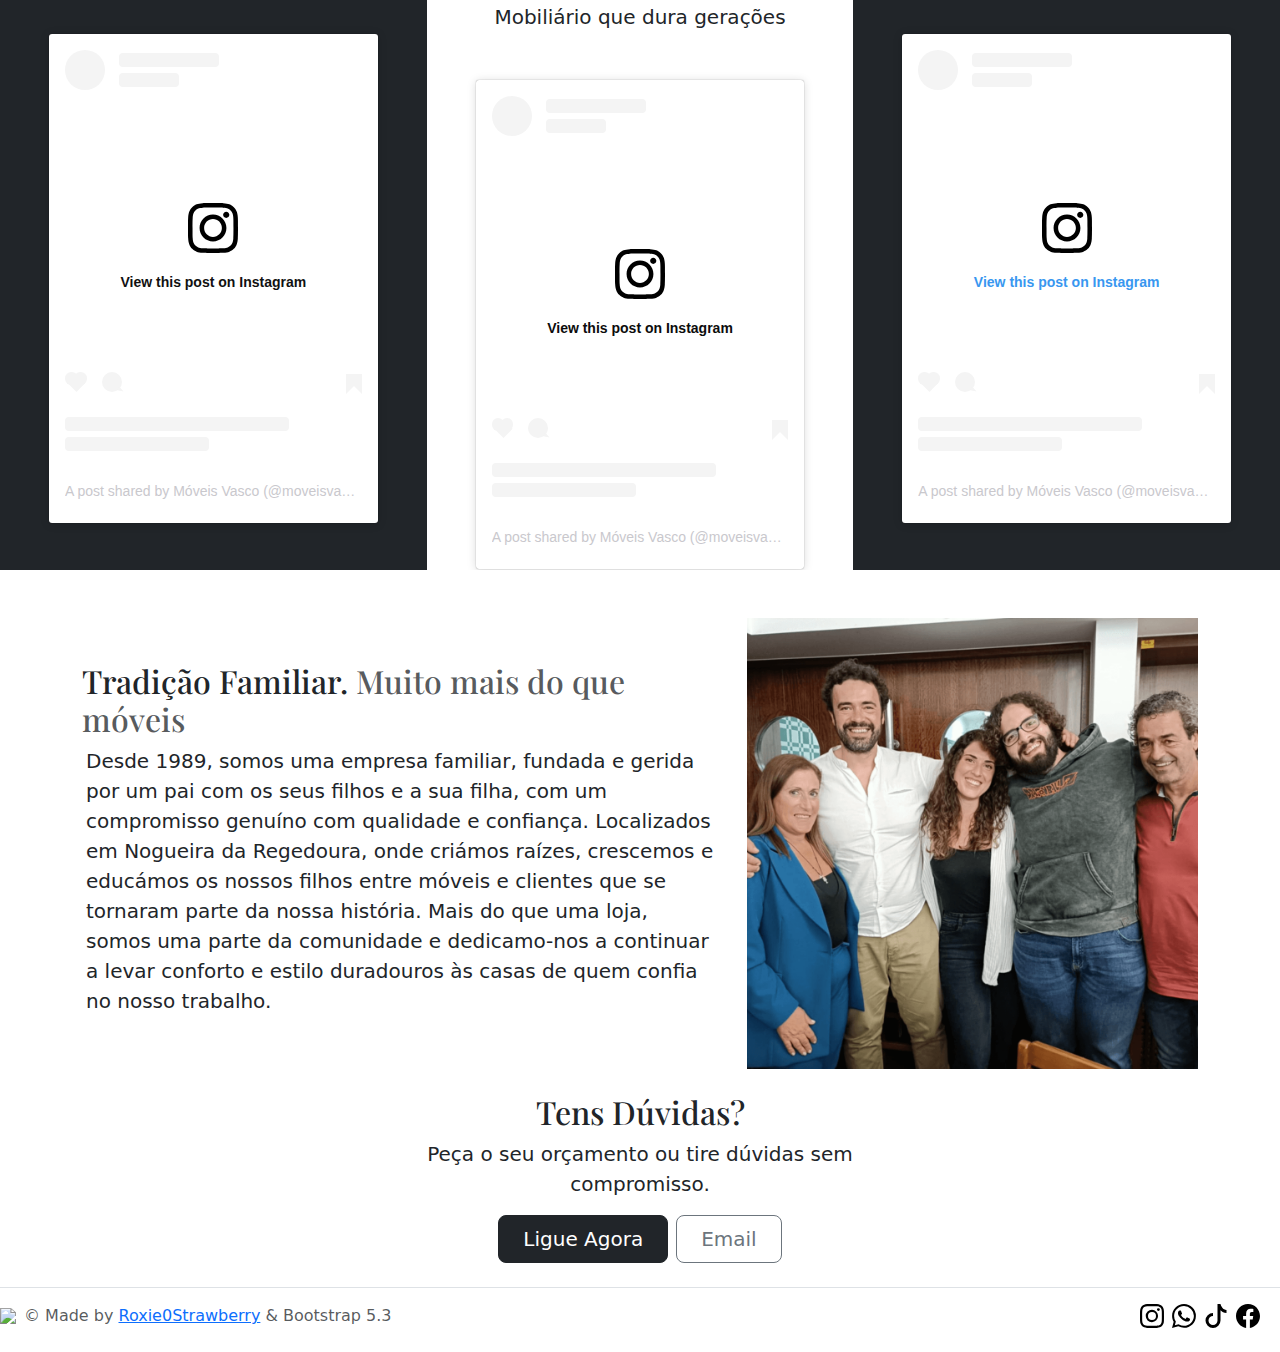
==== commit 065ab718: "Update index.html" ====
--- a/index.html
+++ b/index.html
@@ -142,7 +142,7 @@
   <div class="row featurette">
   <div class="col-md-7 my-auto ">
     <h2 class="featurette-heading text-start my-2" style="font-family: Playfair Display">Tradição Familiar. <span class="text-muted ">Muito mais do que móveis</span></h2>
-    <p class="lead mx-1">Desde a década de 1970, somos uma empresa familiar, fundada e gerida por um pai com os seus filhos e a sua filha, com um compromisso genuíno com qualidade e confiança. Localizados em Nogueira da Regedoura, onde criámos raízes, crescemos e educámos os nossos filhos entre móveis e clientes que se tornaram parte da nossa história. Mais do que uma loja, somos uma parte da comunidade e dedicamo-nos a continuar a levar conforto e estilo duradouros às casas de quem confia no nosso trabalho.</p>
+    <p class="lead mx-1">Desde 1989, somos uma empresa familiar, fundada e gerida por um pai com os seus filhos e a sua filha, com um compromisso genuíno com qualidade e confiança. Localizados em Nogueira da Regedoura, onde criámos raízes, crescemos e educámos os nossos filhos entre móveis e clientes que se tornaram parte da nossa história. Mais do que uma loja, somos uma parte da comunidade e dedicamo-nos a continuar a levar conforto e estilo duradouros às casas de quem confia no nosso trabalho.</p>
   </div>
   <div class="col-md-5">
     <img src="Images/familia Vasco.png" class="img-fluid">
